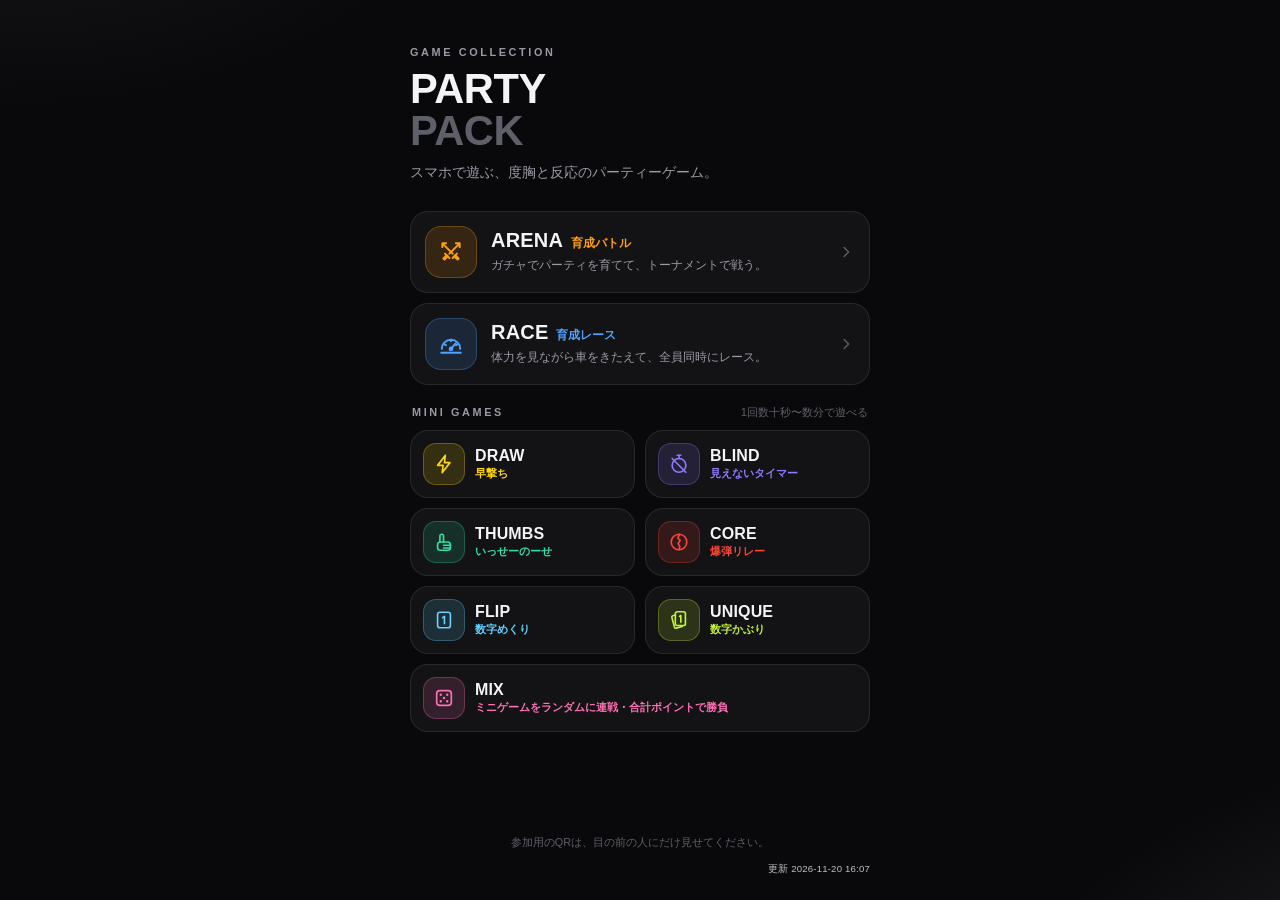
==== index.html @ ae9dbd99 "main(FLIP)を取り込み、UNIQUE と両方入るようにする Co-Authored-By: Claude Opus 5.5 <noreply@anthropic.com> Claude-Ses" ====
<!DOCTYPE html>
<html lang="ja">
<head>
<meta charset="UTF-8">
<meta name="viewport" content="width=device-width, initial-scale=1.0, maximum-scale=1.0, user-scalable=no, viewport-fit=cover">
<meta http-equiv="Content-Security-Policy" content="default-src 'none'; script-src 'self'; style-src 'self' 'unsafe-inline'; img-src 'self' data:; connect-src 'self'; manifest-src 'self'; base-uri 'none'; form-action 'none'">
<meta name="robots" content="noindex, nofollow">
<meta name="apple-mobile-web-app-capable" content="yes">
<meta name="mobile-web-app-capable" content="yes">
<meta name="apple-mobile-web-app-status-bar-style" content="black">
<meta name="apple-mobile-web-app-title" content="PARTY PACK">
<meta name="theme-color" content="#09090b">
<link rel="manifest" href="manifest.json">
<link rel="icon" type="image/png" href="icons/icon-192.png">
<link rel="apple-touch-icon" href="icons/apple-touch-icon.png">
<title>PARTY PACK</title>
<link rel="stylesheet" href="ui.css">
<style>
.screen{ position:fixed; inset:0; z-index:1; display:flex; flex-direction:column; overflow-y:auto; padding:max(28px,env(safe-area-inset-top)) 20px max(24px,env(safe-area-inset-bottom)); }
.wrap{ width:100%; max-width:460px; margin:0 auto; display:flex; flex-direction:column; flex:1; }
.hero{ margin:18px 0 26px; }
.hero h1{ margin:10px 0 10px; font-size:2.6rem; }
.hero h1 span{ color:var(--dim); }
.hero p{ margin:0; color:var(--sub); font-size:.86rem; line-height:1.7; }
.sec{ display:flex; align-items:baseline; justify-content:space-between; margin:18px 2px 10px; }
.sec small{ font-size:.7rem; color:var(--dim); }
.cards{ display:grid; gap:10px; }
.gcard{ display:flex; align-items:center; gap:14px; width:100%; text-decoration:none; color:inherit; background:var(--surface); border:1px solid var(--line); border-radius:var(--r); padding:14px; transition:transform .08s, background .15s, border-color .15s; }
.gcard:active{ transform:scale(.985); background:var(--surface2); border-color:var(--acc); }
.gtxt{ flex:1; min-width:0; }
.gtxt .nm{ display:flex; align-items:baseline; gap:8px; }
.gtxt b{ font-size:1.25rem; font-weight:800; letter-spacing:.01em; }
.gtxt em{ font-style:normal; font-size:.74rem; color:var(--acc); font-weight:600; }
.gtxt small{ display:block; margin-top:4px; color:var(--sub); font-size:.74rem; line-height:1.55; }
.minis{ display:grid; grid-template-columns:1fr 1fr; gap:10px; }
.mcard{ display:flex; align-items:center; gap:10px; text-decoration:none; color:inherit; background:var(--surface); border:1px solid var(--line); border-radius:var(--r); padding:12px; min-width:0; transition:transform .08s, background .15s, border-color .15s; }
.mcard:active{ transform:scale(.97); background:var(--surface2); border-color:var(--acc); }
.mcard .tile{ width:42px; height:42px; border-radius:13px; }
.mcard .tile svg.ic{ width:22px; height:22px; }
.mtxt{ display:flex; flex-direction:column; min-width:0; }
.mtxt b{ font-size:1rem; font-weight:800; letter-spacing:.01em; }
.mtxt em{ font-style:normal; font-size:.68rem; color:var(--acc); font-weight:600; margin-top:2px; white-space:nowrap; overflow:hidden; text-overflow:ellipsis; }
.sec.sub2{ margin-top:20px; }
.chev{ color:var(--dim); width:18px!important; height:18px!important; }
.ver{ text-align:right; font-size:.6rem; color:#fff; opacity:.75; margin-top:10px; font-variant-numeric:tabular-nums; letter-spacing:.02em; }
.note{ text-align:center; font-size:.68rem; color:var(--dim); margin-top:auto; padding-top:28px; line-height:1.8; }
</style>
</head>
<body>
<svg width="0" height="0" style="position:absolute" aria-hidden="true">
  <symbol id="i-core" viewBox="0 0 24 24"><circle cx="12" cy="12" r="8.5"/><path d="M12.6 3.6l-1.9 4.3 2.7 2.3-2.4 3.4 1.9 3.1-.8 3.7"/></symbol>
  <symbol id="i-draw" viewBox="0 0 24 24"><path d="M13.5 2.5 5 13.5h6l-1 8 8.5-11h-6z"/></symbol>
  <symbol id="i-blind" viewBox="0 0 24 24"><circle cx="12" cy="13.5" r="7.5"/><path d="M10 2.5h4M12 2.5V6"/><path d="M4.5 6 19.5 21"/></symbol>
  <symbol id="i-uniq" viewBox="0 0 24 24"><rect x="8" y="3" width="11" height="15" rx="2"/><path d="M8 6.5 5.2 7.3a1.5 1.5 0 0 0-1 1.8l2.9 10.8a1.5 1.5 0 0 0 1.8 1l6.6-1.8"/><path d="M12.5 8l1.5-1v7.5"/></symbol>
  <symbol id="i-thumbs" viewBox="0 0 24 24"><path d="M7.5 12V5.5a2 2 0 0 1 4 0V12"/><rect x="5" y="12" width="14" height="9" rx="3"/><path d="M11.5 15.5H19M11.5 18.5H19"/></symbol>
  <symbol id="i-arena" viewBox="0 0 24 24"><path d="M4 4l9.5 9.5M4 4v3.5M4 4h3.5"/><path d="M20 4l-9.5 9.5M20 4v3.5M20 4h-3.5"/><path d="M8 15l-3 3 1 1 3-3M16 15l3 3-1 1-3-3"/><path d="M6.5 13.5l4 4M17.5 13.5l-4 4"/></symbol>
  <symbol id="i-race" viewBox="0 0 24 24"><path d="M3.5 16.5a8.5 8.5 0 0 1 17 0"/><path d="M12 16.5l4.2-5"/><circle cx="12" cy="16.5" r="1.3"/><path d="M6.2 12.4l1.2.8M17.8 12.4l-1.2.8M12 8v1.4"/><path d="M3 20h18"/></symbol>
  <symbol id="i-flip" viewBox="0 0 24 24"><rect x="5" y="3.5" width="14" height="17" rx="2.5"/><path d="M10.5 9.5l2-1.5v8"/></symbol>
  <symbol id="i-mix" viewBox="0 0 24 24"><rect x="4" y="4" width="16" height="16" rx="3.5"/><path d="M8.5 8.5h.01M15.5 8.5h.01M12 12h.01M8.5 15.5h.01M15.5 15.5h.01" stroke-width="2.6"/></symbol>
  <symbol id="i-chev" viewBox="0 0 24 24"><path d="M9.5 6l6 6-6 6"/></symbol>
  <symbol id="i-back" viewBox="0 0 24 24"><path d="M14.5 6l-6 6 6 6"/></symbol>
</svg>

<div class="screen"><div class="wrap">
  <header class="hero">
    <div class="eyebrow">Game Collection</div>
    <h1 class="wordmark">PARTY<br><span>PACK</span></h1>
    <p>スマホで遊ぶ、度胸と反応のパーティーゲーム。</p>
  </header>

  <div class="cards">
    <a class="gcard g-arena" href="online.html#arena">
      <span class="tile"><svg class="ic"><use href="#i-arena"/></svg></span>
      <span class="gtxt"><span class="nm"><b>ARENA</b><em>育成バトル</em></span><small>ガチャでパーティを育てて、トーナメントで戦う。</small></span>
      <svg class="ic chev"><use href="#i-chev"/></svg>
    </a>
    <a class="gcard g-race" href="online.html#race">
      <span class="tile"><svg class="ic"><use href="#i-race"/></svg></span>
      <span class="gtxt"><span class="nm"><b>RACE</b><em>育成レース</em></span><small>体力を見ながら車をきたえて、全員同時にレース。</small></span>
      <svg class="ic chev"><use href="#i-chev"/></svg>
    </a>
  </div>
  <div class="sec sub2"><span class="eyebrow">Mini Games</span><small>1回数十秒〜数分で遊べる</small></div>
  <div class="minis">
    <a class="mcard g-tap" href="online.html#tap">
      <span class="tile"><svg class="ic"><use href="#i-draw"/></svg></span>
      <span class="mtxt"><b>DRAW</b><em>早撃ち</em></span>
    </a>
    <a class="mcard g-stop" href="online.html#stop">
      <span class="tile"><svg class="ic"><use href="#i-blind"/></svg></span>
      <span class="mtxt"><b>BLIND</b><em>見えないタイマー</em></span>
    </a>
    <a class="mcard g-ise" href="online.html#ise">
      <span class="tile"><svg class="ic"><use href="#i-thumbs"/></svg></span>
      <span class="mtxt"><b>THUMBS</b><em>いっせーのーせ</em></span>
    </a>
    <a class="mcard g-core" href="online.html#core">
      <span class="tile"><svg class="ic"><use href="#i-core"/></svg></span>
      <span class="mtxt"><b>CORE</b><em>爆弾リレー</em></span>
    </a>
    <a class="mcard g-flip" href="online.html#flip">
      <span class="tile"><svg class="ic"><use href="#i-flip"/></svg></span>
      <span class="mtxt"><b>FLIP</b><em>数字めくり</em></span>
    </a>
    <a class="mcard g-uniq" href="online.html#uniq">
      <span class="tile"><svg class="ic"><use href="#i-uniq"/></svg></span>
      <span class="mtxt"><b>UNIQUE</b><em>数字かぶり</em></span>
    </a>
    <a class="mcard g-mix" href="online.html#mix" style="grid-column:span 2">
      <span class="tile"><svg class="ic"><use href="#i-mix"/></svg></span>
      <span class="mtxt"><b>MIX</b><em>ミニゲームをランダムに連戦・合計ポイントで勝負</em>
    </a>
  </div>

  <div class="note">参加用のQRは、目の前の人にだけ見せてください。</div>
  <div class="ver" id="ver"></div>
</div></div>
<script src="sound.js"></script>
<script src="hub.js"></script>
<script src="version.js"></script>
</body>
</html>
---- ui.css ----
/* PARTY PACK 共通デザイン
 * 黒ベースのミニマル + ゲームごとのアクセントカラー(--acc)
 */
:root{
  --bg:#09090b; --bg2:#111114;
  --surface:rgba(255,255,255,.045); --surface2:rgba(255,255,255,.08);
  --line:rgba(255,255,255,.09); --line2:rgba(255,255,255,.16);
  --text:#f4f4f6; --sub:#9a9aa6; --dim:#5f5f6a;
  --c-core:#ff453a; --c-draw:#ffd60a; --c-blind:#8e7bff; --c-thumbs:#30e0a1; --c-arena:#ff9f0a; --c-race:#4fa3ff; --c-mix:#ff6fb5; --c-flip:#64d2ff; --c-uniq:#c6f432;
  --acc:#f4f4f6; --acc2:#ffffff; --acc-ink:#09090b;
  --red:#ff453a; --green:#30d158;
  --amber:var(--acc); --amber2:var(--acc2);
  --r:18px;
  --font:-apple-system,BlinkMacSystemFont,'SF Pro Display','Hiragino Sans','Hiragino Kaku Gothic ProN','Noto Sans JP','Segoe UI',sans-serif;
}
/* ゲームごとの色 */
body[data-game="core"], .g-core{ --acc:var(--c-core); --acc2:#ff8a80; --acc-ink:#120403; }
body[data-game="tap"], .g-tap{ --acc:var(--c-draw); --acc2:#ffe566; --acc-ink:#141000; }
body[data-game="stop"], .g-stop{ --acc:var(--c-blind); --acc2:#b8acff; --acc-ink:#0b0720; }
body[data-game="ise"], .g-ise{ --acc:var(--c-thumbs); --acc2:#8af0c8; --acc-ink:#03140d; }
body[data-game="flip"], .g-flip{ --acc:var(--c-flip); --acc2:#b3ecff; --acc-ink:#021018; }
body[data-game="uniq"], .g-uniq{ --acc:var(--c-uniq); --acc2:#e2fa94; --acc-ink:#121a00; }
body[data-game="arena"], .g-arena{ --acc:var(--c-arena); --acc2:#ffc266; --acc-ink:#1a0d00; }
body[data-game="race"], .g-race{ --acc:var(--c-race); --acc2:#9ad0ff; --acc-ink:#020c1a; }
body[data-game="mix"], .g-mix{ --acc:var(--c-mix); --acc2:#ffa8d4; --acc-ink:#1a0410; }

*{ box-sizing:border-box; -webkit-user-select:none; user-select:none; -webkit-touch-callout:none; -webkit-tap-highlight-color:transparent; touch-action:manipulation; }
html,body{ margin:0; height:100%; background:var(--bg); color:var(--text); overflow:hidden; font-family:var(--font); -webkit-font-smoothing:antialiased; }
body::before{ content:''; position:fixed; inset:-20%; pointer-events:none; z-index:0;
  background:radial-gradient(40% 35% at 15% 0%, rgba(255,255,255,.07), transparent 70%),
             radial-gradient(45% 40% at 100% 100%, color-mix(in srgb, var(--acc) 14%, transparent), transparent 70%); }
button{ font:inherit; color:inherit; cursor:pointer; }
svg.ic{ width:24px; height:24px; fill:none; stroke:currentColor; stroke-width:1.8; stroke-linecap:round; stroke-linejoin:round; flex:none; }

/* 文字 */
.eyebrow{ font-size:.68rem; font-weight:600; letter-spacing:.24em; text-transform:uppercase; color:var(--sub); }
.wordmark{ font-weight:800; letter-spacing:-.01em; line-height:1; }

/* ボタン */
.btn{ display:flex; align-items:center; justify-content:center; gap:8px; width:100%; max-width:420px; padding:16px 20px; border-radius:14px; border:1px solid var(--line2); background:var(--surface); font-size:.95rem; font-weight:600; letter-spacing:.04em; margin-top:10px; color:var(--text); transition:transform .08s, background .15s; }
.btn:active{ transform:scale(.98); background:var(--surface2); }
.btn.main{ background:var(--text); color:var(--bg); border-color:transparent; }
.btn.main:active{ background:#d8d8de; }
.btn[disabled]{ opacity:.3; pointer-events:none; }

/* アイコンタイル(アクセント色を薄く敷く) */
.tile{ position:relative; display:grid; place-items:center; width:52px; height:52px; border-radius:16px; color:var(--acc); flex:none; }
.tile::before{ content:''; position:absolute; inset:0; border-radius:inherit; background:var(--acc); opacity:.14; }
.tile::after{ content:''; position:absolute; inset:0; border-radius:inherit; box-shadow:inset 0 0 0 1px var(--acc); opacity:.28; }
.tile svg.ic{ position:relative; width:26px; height:26px; }

/* ゲーム選択(2×2) */
.gsel{ display:grid; grid-template-columns:1fr 1fr; gap:8px; width:100%; max-width:420px; margin-top:10px; }
.gsel button{ display:flex; align-items:center; gap:10px; padding:10px; border-radius:14px; border:1px solid var(--line); background:var(--surface); text-align:left; transition:border-color .15s, background .15s; }
.gsel button .tile{ width:38px; height:38px; border-radius:11px; }
.gsel button .tile svg.ic{ width:20px; height:20px; }
.gsel button b{ display:block; font-size:.92rem; font-weight:800; letter-spacing:.02em; }
.gsel button small{ display:block; font-size:.66rem; color:var(--sub); margin-top:2px; }
.gsel button:last-child:nth-of-type(odd){ grid-column:span 2; }
.gsel-h{ grid-column:1 / -1; text-align:left; font-size:.62rem; font-weight:700; letter-spacing:.2em; color:var(--sub); margin:6px 2px -2px; }
.gsel-h small{ font-size:.62rem; letter-spacing:.04em; color:var(--dim); margin-left:8px; font-weight:600; }
.gsel button.on{ border-color:var(--acc); background:color-mix(in srgb, var(--acc) 10%, transparent); }

/* チップ(参加者) */
.chip{ background:var(--surface); border:1px solid var(--line); border-radius:99px; padding:6px 12px; font-size:.76rem; color:var(--sub); font-weight:600; }
.chip.on{ border-color:var(--acc); color:var(--text); background:color-mix(in srgb, var(--acc) 12%, transparent); }
.chip.dead{ opacity:.35; text-decoration:line-through; }
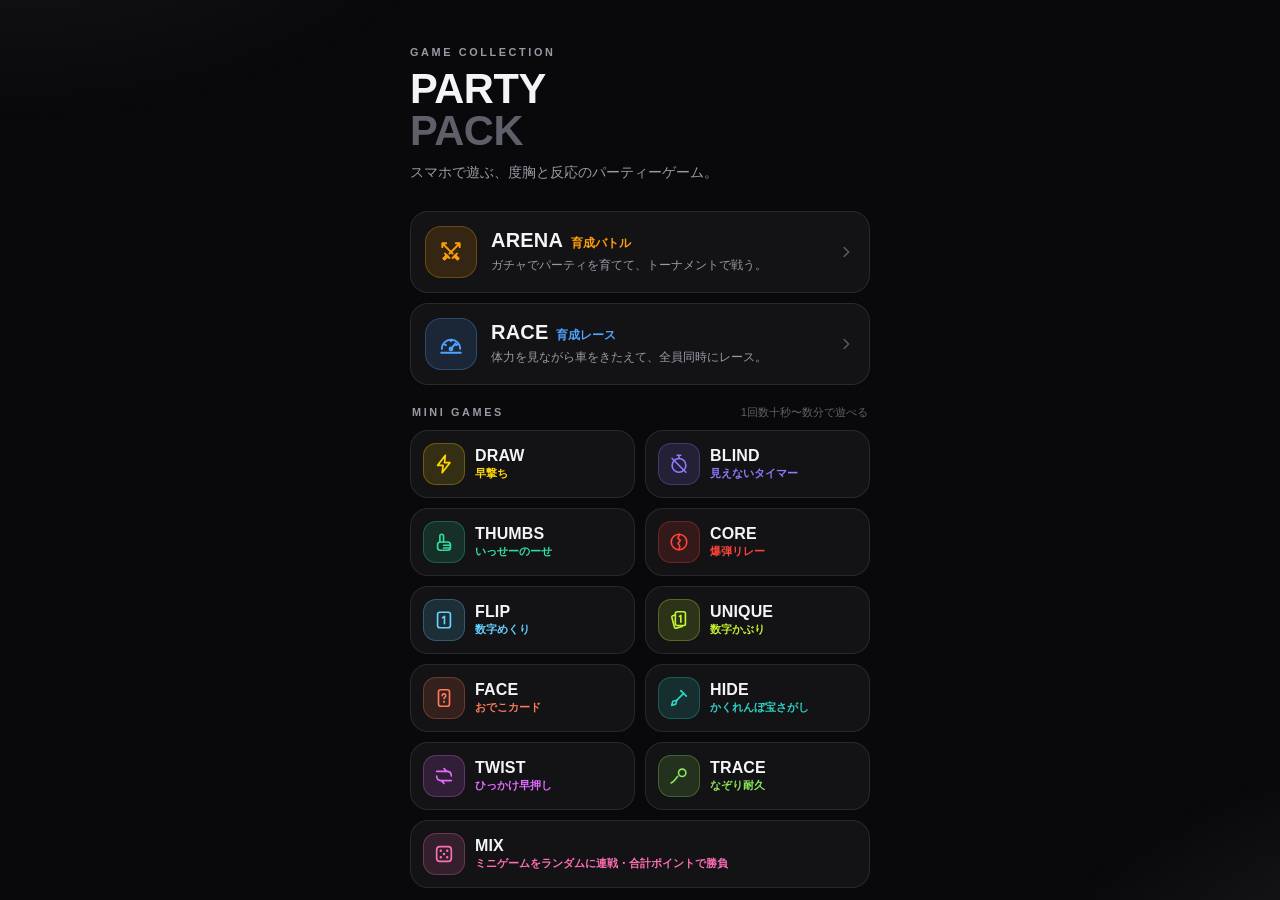
==== commit 84c9493a: "ミニゲーム4つを追加: FACE(おでこカード)・HIDE(かくれんぼ宝さがし)・TWIST(ひっかけ早押し)・TRACE(なぞり耐久) - どれも通信の遅れが勝ち負けに入らない作り(こっそり選んで同" ====
--- a/index.html
+++ b/index.html
@@ -57,6 +57,10 @@
   <symbol id="i-race" viewBox="0 0 24 24"><path d="M3.5 16.5a8.5 8.5 0 0 1 17 0"/><path d="M12 16.5l4.2-5"/><circle cx="12" cy="16.5" r="1.3"/><path d="M6.2 12.4l1.2.8M17.8 12.4l-1.2.8M12 8v1.4"/><path d="M3 20h18"/></symbol>
   <symbol id="i-flip" viewBox="0 0 24 24"><rect x="5" y="3.5" width="14" height="17" rx="2.5"/><path d="M10.5 9.5l2-1.5v8"/></symbol>
   <symbol id="i-mix" viewBox="0 0 24 24"><rect x="4" y="4" width="16" height="16" rx="3.5"/><path d="M8.5 8.5h.01M15.5 8.5h.01M12 12h.01M8.5 15.5h.01M15.5 15.5h.01" stroke-width="2.6"/></symbol>
+  <symbol id="i-face" viewBox="0 0 24 24"><rect x="6" y="3" width="12" height="18" rx="2.5"/><path d="M10 9.5a2 2 0 1 1 3 1.7c-.7.4-1 .9-1 1.6"/><path d="M12 16.2h.01" stroke-width="2.4"/></symbol>
+  <symbol id="i-hide" viewBox="0 0 24 24"><path d="M14 4l6 6"/><path d="M17 7l-7.5 7.5"/><path d="M9.5 14.5l-4.2 1-1.3 4.5 4.5-1.3 1-4.2"/></symbol>
+  <symbol id="i-twist" viewBox="0 0 24 24"><path d="M4 7h11l-3-3M20 17H9l3 3"/><path d="M15 7c3 0 5 2 5 5M9 17c-3 0-5-2-5-5"/></symbol>
+  <symbol id="i-trace" viewBox="0 0 24 24"><circle cx="15.5" cy="8.5" r="4"/><path d="M3.5 19.5c3-1 4.5-4 7-7"/></symbol>
   <symbol id="i-chev" viewBox="0 0 24 24"><path d="M9.5 6l6 6-6 6"/></symbol>
   <symbol id="i-back" viewBox="0 0 24 24"><path d="M14.5 6l-6 6 6 6"/></symbol>
 </svg>
@@ -106,6 +110,22 @@
       <span class="tile"><svg class="ic"><use href="#i-uniq"/></svg></span>
       <span class="mtxt"><b>UNIQUE</b><em>数字かぶり</em></span>
     </a>
+    <a class="mcard g-face" href="online.html#face">
+      <span class="tile"><svg class="ic"><use href="#i-face"/></svg></span>
+      <span class="mtxt"><b>FACE</b><em>おでこカード</em></span>
+    </a>
+    <a class="mcard g-hide" href="online.html#hide">
+      <span class="tile"><svg class="ic"><use href="#i-hide"/></svg></span>
+      <span class="mtxt"><b>HIDE</b><em>かくれんぼ宝さがし</em></span>
+    </a>
+    <a class="mcard g-twist" href="online.html#twist">
+      <span class="tile"><svg class="ic"><use href="#i-twist"/></svg></span>
+      <span class="mtxt"><b>TWIST</b><em>ひっかけ早押し</em></span>
+    </a>
+    <a class="mcard g-trace" href="online.html#trace">
+      <span class="tile"><svg class="ic"><use href="#i-trace"/></svg></span>
+      <span class="mtxt"><b>TRACE</b><em>なぞり耐久</em></span>
+    </a>
     <a class="mcard g-mix" href="online.html#mix" style="grid-column:span 2">
       <span class="tile"><svg class="ic"><use href="#i-mix"/></svg></span>
       <span class="mtxt"><b>MIX</b><em>ミニゲームをランダムに連戦・合計ポイントで勝負</em>
--- a/ui.css
+++ b/ui.css
@@ -6,7 +6,7 @@
   --surface:rgba(255,255,255,.045); --surface2:rgba(255,255,255,.08);
   --line:rgba(255,255,255,.09); --line2:rgba(255,255,255,.16);
   --text:#f4f4f6; --sub:#9a9aa6; --dim:#5f5f6a;
-  --c-core:#ff453a; --c-draw:#ffd60a; --c-blind:#8e7bff; --c-thumbs:#30e0a1; --c-arena:#ff9f0a; --c-race:#4fa3ff; --c-mix:#ff6fb5; --c-flip:#64d2ff; --c-uniq:#c6f432;
+  --c-core:#ff453a; --c-draw:#ffd60a; --c-blind:#8e7bff; --c-thumbs:#30e0a1; --c-arena:#ff9f0a; --c-race:#4fa3ff; --c-mix:#ff6fb5; --c-flip:#64d2ff; --c-uniq:#c6f432; --c-face:#ff7a59; --c-hide:#2ed3c6; --c-twist:#e36bff; --c-trace:#8ce65a;
   --acc:#f4f4f6; --acc2:#ffffff; --acc-ink:#09090b;
   --red:#ff453a; --green:#30d158;
   --amber:var(--acc); --amber2:var(--acc2);
@@ -20,6 +20,10 @@
 body[data-game="ise"], .g-ise{ --acc:var(--c-thumbs); --acc2:#8af0c8; --acc-ink:#03140d; }
 body[data-game="flip"], .g-flip{ --acc:var(--c-flip); --acc2:#b3ecff; --acc-ink:#021018; }
 body[data-game="uniq"], .g-uniq{ --acc:var(--c-uniq); --acc2:#e2fa94; --acc-ink:#121a00; }
+body[data-game="face"], .g-face{ --acc:var(--c-face); --acc2:#ffb39e; --acc-ink:#1a0703; }
+body[data-game="hide"], .g-hide{ --acc:var(--c-hide); --acc2:#9df0e8; --acc-ink:#02150f; }
+body[data-game="twist"], .g-twist{ --acc:var(--c-twist); --acc2:#f0b0ff; --acc-ink:#16021c; }
+body[data-game="trace"], .g-trace{ --acc:var(--c-trace); --acc2:#c6f5a8; --acc-ink:#071503; }
 body[data-game="arena"], .g-arena{ --acc:var(--c-arena); --acc2:#ffc266; --acc-ink:#1a0d00; }
 body[data-game="race"], .g-race{ --acc:var(--c-race); --acc2:#9ad0ff; --acc-ink:#020c1a; }
 body[data-game="mix"], .g-mix{ --acc:var(--c-mix); --acc2:#ffa8d4; --acc-ink:#1a0410; }
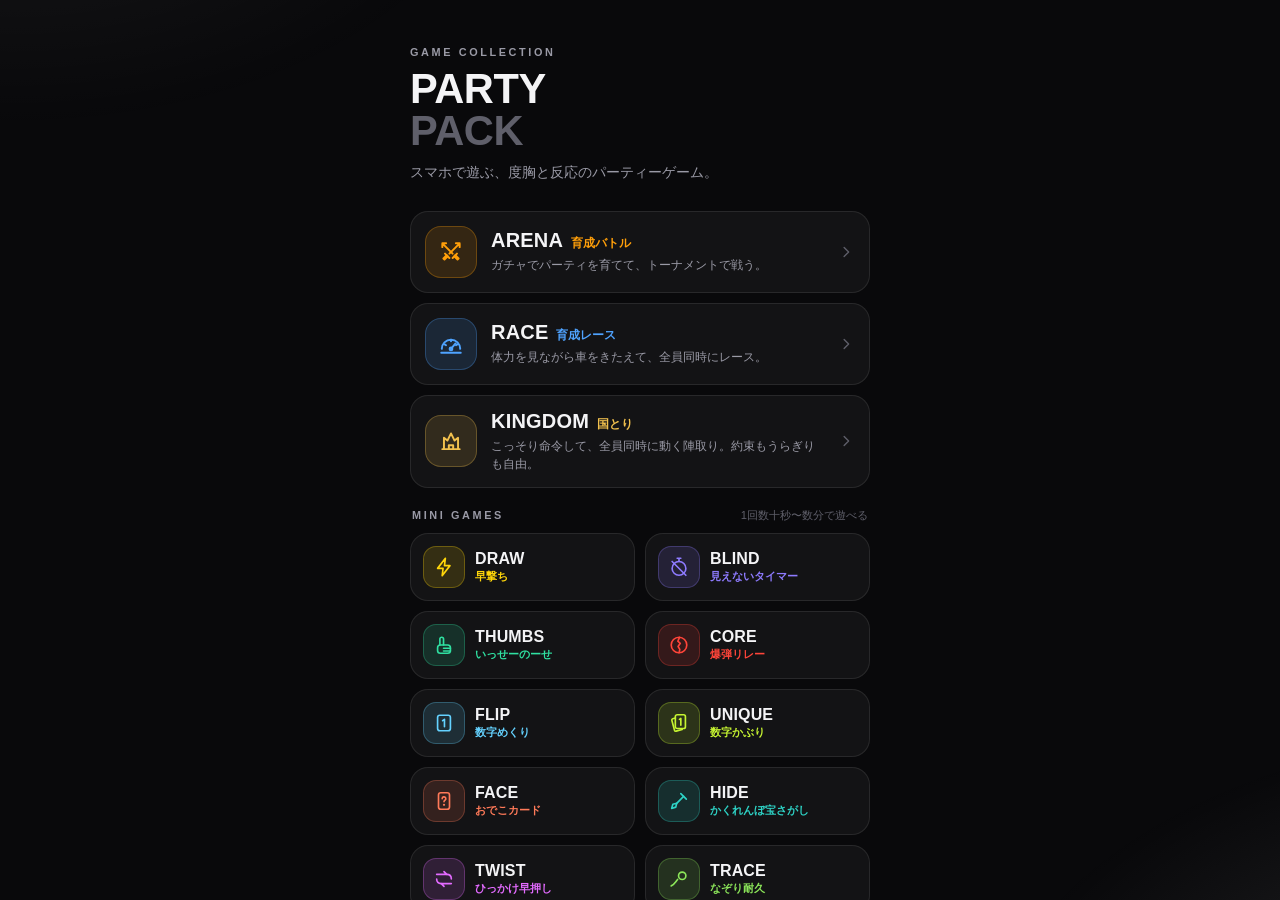
==== commit 6eb2fdbe: "KINGDOM(国とり)を追加: こっそり命令して全員同時に動く陣取り - 円い地図(人数×2の区画 × 2列 + 王都)。城1つと部隊2つから。部隊の動く先を全員がこっそり決めて、同時に動く - 同" ====
--- a/index.html
+++ b/index.html
@@ -61,6 +61,7 @@
   <symbol id="i-hide" viewBox="0 0 24 24"><path d="M14 4l6 6"/><path d="M17 7l-7.5 7.5"/><path d="M9.5 14.5l-4.2 1-1.3 4.5 4.5-1.3 1-4.2"/></symbol>
   <symbol id="i-twist" viewBox="0 0 24 24"><path d="M4 7h11l-3-3M20 17H9l3 3"/><path d="M15 7c3 0 5 2 5 5M9 17c-3 0-5-2-5-5"/></symbol>
   <symbol id="i-trace" viewBox="0 0 24 24"><circle cx="15.5" cy="8.5" r="4"/><path d="M3.5 19.5c3-1 4.5-4 7-7"/></symbol>
+  <symbol id="i-kingdom" viewBox="0 0 24 24"><path d="M4 19.5h16"/><path d="M5.5 19.5V9l3.2 2.6L12 5l3.3 6.6L18.5 9v10.5"/><path d="M10 19.5v-3.5h4v3.5"/></symbol>
   <symbol id="i-chev" viewBox="0 0 24 24"><path d="M9.5 6l6 6-6 6"/></symbol>
   <symbol id="i-back" viewBox="0 0 24 24"><path d="M14.5 6l-6 6 6 6"/></symbol>
 </svg>
@@ -81,6 +82,11 @@
     <a class="gcard g-race" href="online.html#race">
       <span class="tile"><svg class="ic"><use href="#i-race"/></svg></span>
       <span class="gtxt"><span class="nm"><b>RACE</b><em>育成レース</em></span><small>体力を見ながら車をきたえて、全員同時にレース。</small></span>
+      <svg class="ic chev"><use href="#i-chev"/></svg>
+    </a>
+    <a class="gcard g-kingdom" href="online.html#kingdom">
+      <span class="tile"><svg class="ic"><use href="#i-kingdom"/></svg></span>
+      <span class="gtxt"><span class="nm"><b>KINGDOM</b><em>国とり</em></span><small>こっそり命令して、全員同時に動く陣取り。約束もうらぎりも自由。</small></span>
       <svg class="ic chev"><use href="#i-chev"/></svg>
     </a>
   </div>
--- a/ui.css
+++ b/ui.css
@@ -6,7 +6,7 @@
   --surface:rgba(255,255,255,.045); --surface2:rgba(255,255,255,.08);
   --line:rgba(255,255,255,.09); --line2:rgba(255,255,255,.16);
   --text:#f4f4f6; --sub:#9a9aa6; --dim:#5f5f6a;
-  --c-core:#ff453a; --c-draw:#ffd60a; --c-blind:#8e7bff; --c-thumbs:#30e0a1; --c-arena:#ff9f0a; --c-race:#4fa3ff; --c-mix:#ff6fb5; --c-flip:#64d2ff; --c-uniq:#c6f432; --c-face:#ff7a59; --c-hide:#2ed3c6; --c-twist:#e36bff; --c-trace:#8ce65a;
+  --c-core:#ff453a; --c-draw:#ffd60a; --c-blind:#8e7bff; --c-thumbs:#30e0a1; --c-arena:#ff9f0a; --c-race:#4fa3ff; --c-mix:#ff6fb5; --c-flip:#64d2ff; --c-uniq:#c6f432; --c-face:#ff7a59; --c-hide:#2ed3c6; --c-twist:#e36bff; --c-trace:#8ce65a; --c-kingdom:#f2c14e;
   --acc:#f4f4f6; --acc2:#ffffff; --acc-ink:#09090b;
   --red:#ff453a; --green:#30d158;
   --amber:var(--acc); --amber2:var(--acc2);
@@ -23,6 +23,7 @@
 body[data-game="face"], .g-face{ --acc:var(--c-face); --acc2:#ffb39e; --acc-ink:#1a0703; }
 body[data-game="hide"], .g-hide{ --acc:var(--c-hide); --acc2:#9df0e8; --acc-ink:#02150f; }
 body[data-game="twist"], .g-twist{ --acc:var(--c-twist); --acc2:#f0b0ff; --acc-ink:#16021c; }
+body[data-game="kingdom"], .g-kingdom{ --acc:var(--c-kingdom); --acc2:#ffe08a; --acc-ink:#1a1200; }
 body[data-game="trace"], .g-trace{ --acc:var(--c-trace); --acc2:#c6f5a8; --acc-ink:#071503; }
 body[data-game="arena"], .g-arena{ --acc:var(--c-arena); --acc2:#ffc266; --acc-ink:#1a0d00; }
 body[data-game="race"], .g-race{ --acc:var(--c-race); --acc2:#9ad0ff; --acc-ink:#020c1a; }
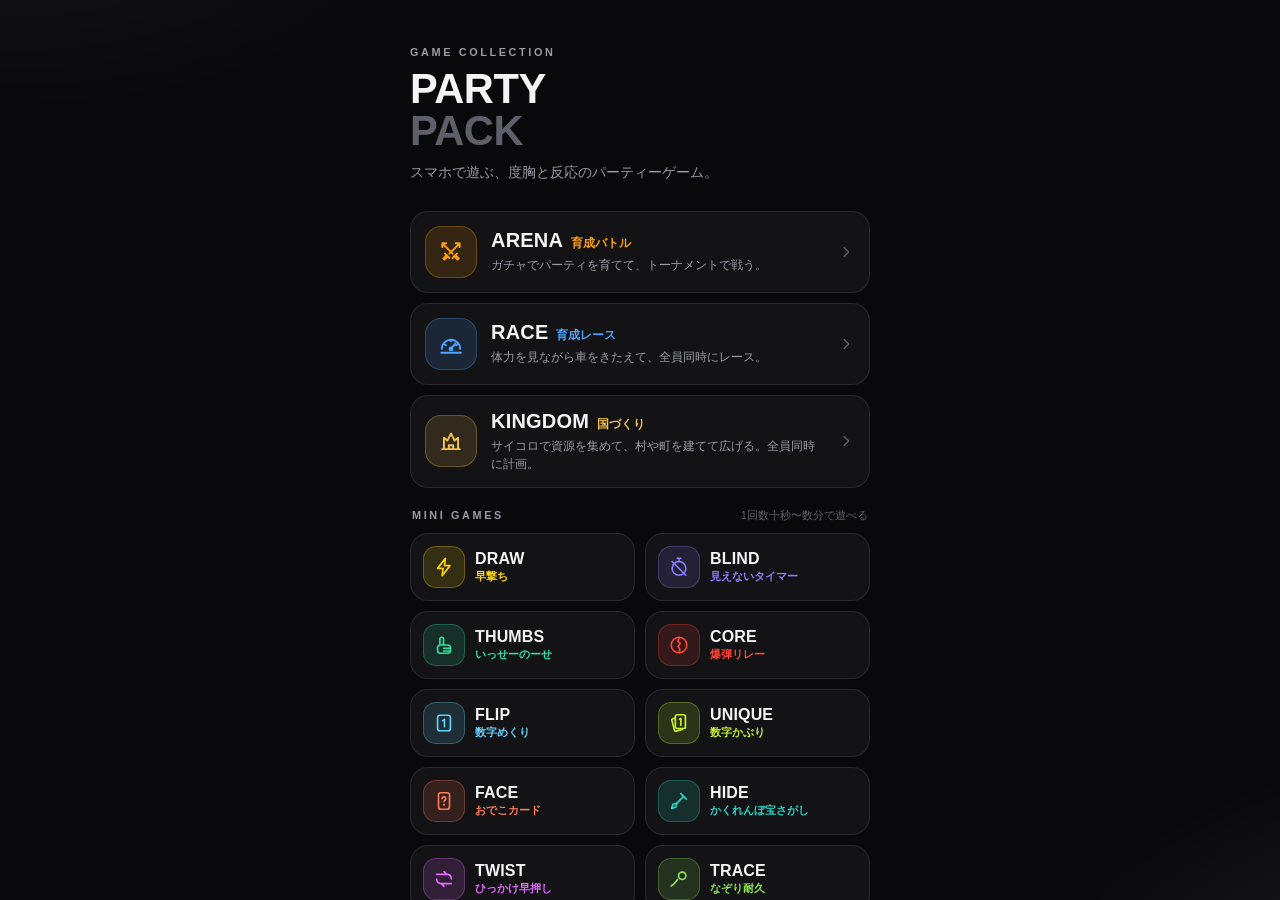
==== commit 51a50f29: "KINGDOM を「国づくり」に作り直す: サイコロで資源・建てて広げる・じゃまする(全員同時) - サイコロ2つで、同じ数字の土地から資源(食・木・石)。村は1つ・町は2つ。城から毎ターン1つ - " ====
--- a/index.html
+++ b/index.html
@@ -86,7 +86,7 @@
     </a>
     <a class="gcard g-kingdom" href="online.html#kingdom">
       <span class="tile"><svg class="ic"><use href="#i-kingdom"/></svg></span>
-      <span class="gtxt"><span class="nm"><b>KINGDOM</b><em>国とり</em></span><small>こっそり命令して、全員同時に動く陣取り。約束もうらぎりも自由。</small></span>
+      <span class="gtxt"><span class="nm"><b>KINGDOM</b><em>国づくり</em></span><small>サイコロで資源を集めて、村や町を建てて広げる。全員同時に計画。</small></span>
       <svg class="ic chev"><use href="#i-chev"/></svg>
     </a>
   </div>
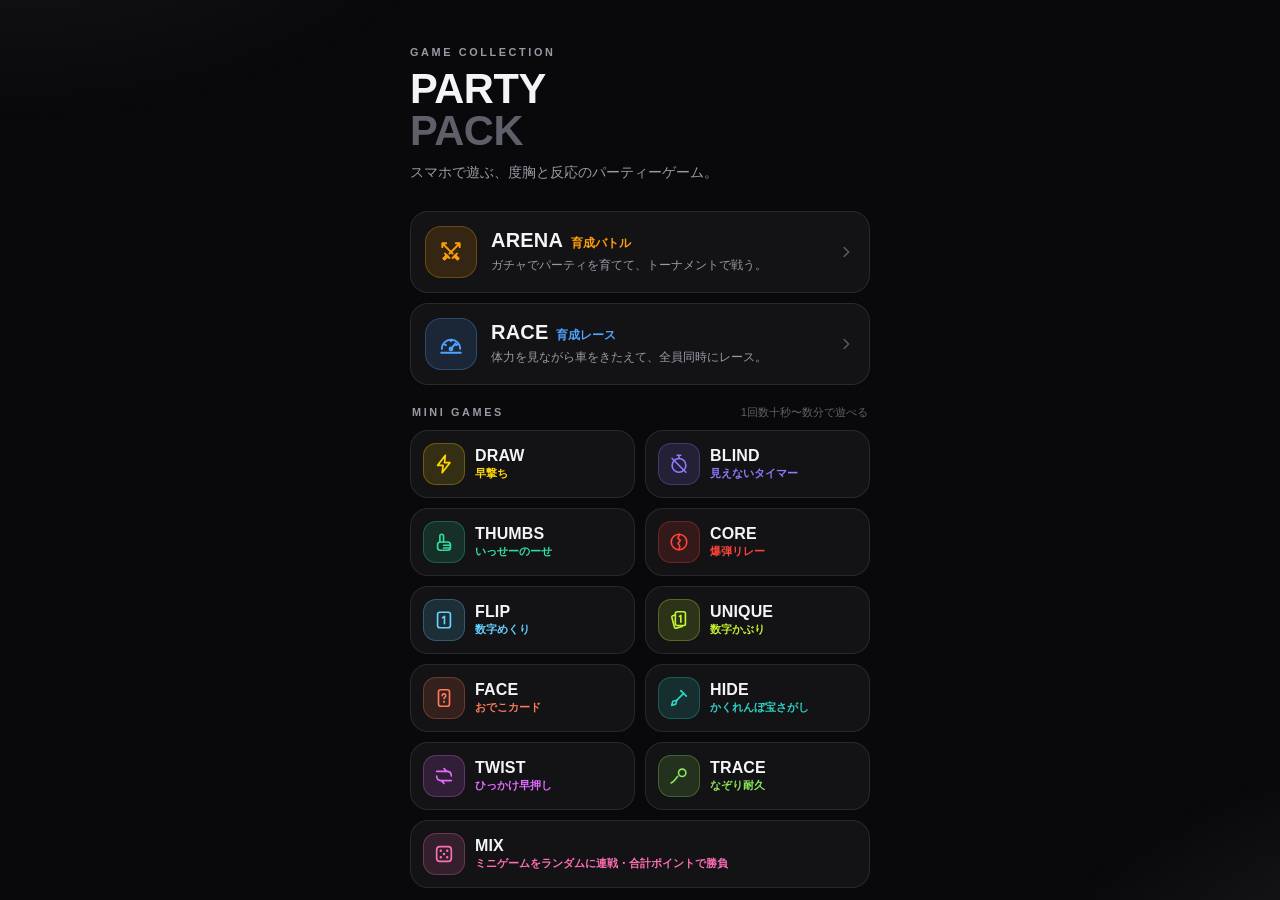
==== commit cab90970: "KINGDOM(国づくり)を削除 Co-Authored-By: Claude Opus 5.5 <noreply@anthropic.com> Claude-Session: https://cla" ====
--- a/index.html
+++ b/index.html
@@ -61,7 +61,6 @@
   <symbol id="i-hide" viewBox="0 0 24 24"><path d="M14 4l6 6"/><path d="M17 7l-7.5 7.5"/><path d="M9.5 14.5l-4.2 1-1.3 4.5 4.5-1.3 1-4.2"/></symbol>
   <symbol id="i-twist" viewBox="0 0 24 24"><path d="M4 7h11l-3-3M20 17H9l3 3"/><path d="M15 7c3 0 5 2 5 5M9 17c-3 0-5-2-5-5"/></symbol>
   <symbol id="i-trace" viewBox="0 0 24 24"><circle cx="15.5" cy="8.5" r="4"/><path d="M3.5 19.5c3-1 4.5-4 7-7"/></symbol>
-  <symbol id="i-kingdom" viewBox="0 0 24 24"><path d="M4 19.5h16"/><path d="M5.5 19.5V9l3.2 2.6L12 5l3.3 6.6L18.5 9v10.5"/><path d="M10 19.5v-3.5h4v3.5"/></symbol>
   <symbol id="i-chev" viewBox="0 0 24 24"><path d="M9.5 6l6 6-6 6"/></symbol>
   <symbol id="i-back" viewBox="0 0 24 24"><path d="M14.5 6l-6 6 6 6"/></symbol>
 </svg>
@@ -82,11 +81,6 @@
     <a class="gcard g-race" href="online.html#race">
       <span class="tile"><svg class="ic"><use href="#i-race"/></svg></span>
       <span class="gtxt"><span class="nm"><b>RACE</b><em>育成レース</em></span><small>体力を見ながら車をきたえて、全員同時にレース。</small></span>
-      <svg class="ic chev"><use href="#i-chev"/></svg>
-    </a>
-    <a class="gcard g-kingdom" href="online.html#kingdom">
-      <span class="tile"><svg class="ic"><use href="#i-kingdom"/></svg></span>
-      <span class="gtxt"><span class="nm"><b>KINGDOM</b><em>国づくり</em></span><small>サイコロで資源を集めて、村や町を建てて広げる。全員同時に計画。</small></span>
       <svg class="ic chev"><use href="#i-chev"/></svg>
     </a>
   </div>
--- a/ui.css
+++ b/ui.css
@@ -6,7 +6,7 @@
   --surface:rgba(255,255,255,.045); --surface2:rgba(255,255,255,.08);
   --line:rgba(255,255,255,.09); --line2:rgba(255,255,255,.16);
   --text:#f4f4f6; --sub:#9a9aa6; --dim:#5f5f6a;
-  --c-core:#ff453a; --c-draw:#ffd60a; --c-blind:#8e7bff; --c-thumbs:#30e0a1; --c-arena:#ff9f0a; --c-race:#4fa3ff; --c-mix:#ff6fb5; --c-flip:#64d2ff; --c-uniq:#c6f432; --c-face:#ff7a59; --c-hide:#2ed3c6; --c-twist:#e36bff; --c-trace:#8ce65a; --c-kingdom:#f2c14e;
+  --c-core:#ff453a; --c-draw:#ffd60a; --c-blind:#8e7bff; --c-thumbs:#30e0a1; --c-arena:#ff9f0a; --c-race:#4fa3ff; --c-mix:#ff6fb5; --c-flip:#64d2ff; --c-uniq:#c6f432; --c-face:#ff7a59; --c-hide:#2ed3c6; --c-twist:#e36bff; --c-trace:#8ce65a;
   --acc:#f4f4f6; --acc2:#ffffff; --acc-ink:#09090b;
   --red:#ff453a; --green:#30d158;
   --amber:var(--acc); --amber2:var(--acc2);
@@ -23,7 +23,6 @@
 body[data-game="face"], .g-face{ --acc:var(--c-face); --acc2:#ffb39e; --acc-ink:#1a0703; }
 body[data-game="hide"], .g-hide{ --acc:var(--c-hide); --acc2:#9df0e8; --acc-ink:#02150f; }
 body[data-game="twist"], .g-twist{ --acc:var(--c-twist); --acc2:#f0b0ff; --acc-ink:#16021c; }
-body[data-game="kingdom"], .g-kingdom{ --acc:var(--c-kingdom); --acc2:#ffe08a; --acc-ink:#1a1200; }
 body[data-game="trace"], .g-trace{ --acc:var(--c-trace); --acc2:#c6f5a8; --acc-ink:#071503; }
 body[data-game="arena"], .g-arena{ --acc:var(--c-arena); --acc2:#ffc266; --acc-ink:#1a0d00; }
 body[data-game="race"], .g-race{ --acc:var(--c-race); --acc2:#9ad0ff; --acc-ink:#020c1a; }
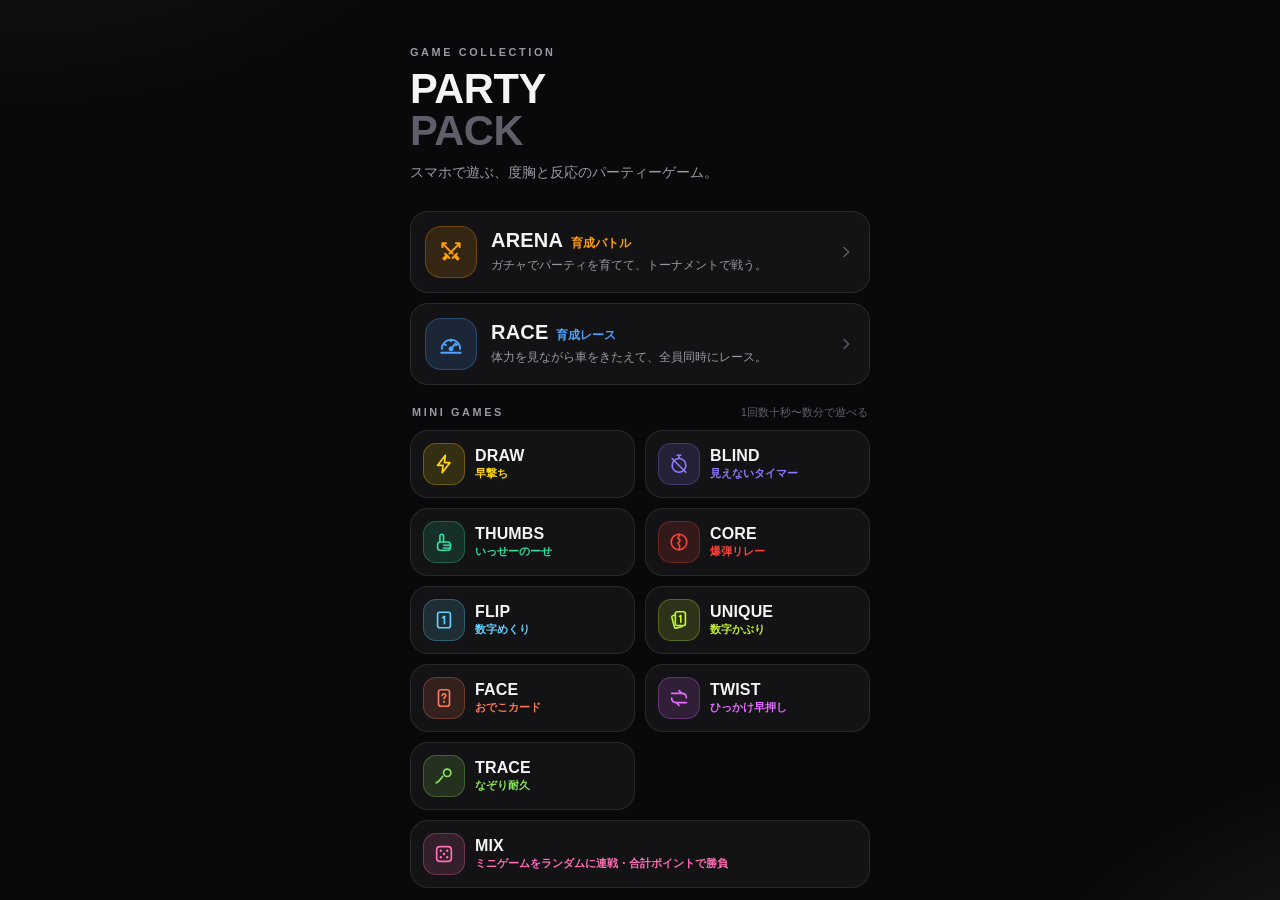
==== commit 947ac32a: "HIDE(かくれんぼ宝さがし)を削除 Co-Authored-By: Claude Opus 5.5 <noreply@anthropic.com> Claude-Session: https://c" ====
--- a/index.html
+++ b/index.html
@@ -58,7 +58,6 @@
   <symbol id="i-flip" viewBox="0 0 24 24"><rect x="5" y="3.5" width="14" height="17" rx="2.5"/><path d="M10.5 9.5l2-1.5v8"/></symbol>
   <symbol id="i-mix" viewBox="0 0 24 24"><rect x="4" y="4" width="16" height="16" rx="3.5"/><path d="M8.5 8.5h.01M15.5 8.5h.01M12 12h.01M8.5 15.5h.01M15.5 15.5h.01" stroke-width="2.6"/></symbol>
   <symbol id="i-face" viewBox="0 0 24 24"><rect x="6" y="3" width="12" height="18" rx="2.5"/><path d="M10 9.5a2 2 0 1 1 3 1.7c-.7.4-1 .9-1 1.6"/><path d="M12 16.2h.01" stroke-width="2.4"/></symbol>
-  <symbol id="i-hide" viewBox="0 0 24 24"><path d="M14 4l6 6"/><path d="M17 7l-7.5 7.5"/><path d="M9.5 14.5l-4.2 1-1.3 4.5 4.5-1.3 1-4.2"/></symbol>
   <symbol id="i-twist" viewBox="0 0 24 24"><path d="M4 7h11l-3-3M20 17H9l3 3"/><path d="M15 7c3 0 5 2 5 5M9 17c-3 0-5-2-5-5"/></symbol>
   <symbol id="i-trace" viewBox="0 0 24 24"><circle cx="15.5" cy="8.5" r="4"/><path d="M3.5 19.5c3-1 4.5-4 7-7"/></symbol>
   <symbol id="i-chev" viewBox="0 0 24 24"><path d="M9.5 6l6 6-6 6"/></symbol>
@@ -114,10 +113,6 @@
       <span class="tile"><svg class="ic"><use href="#i-face"/></svg></span>
       <span class="mtxt"><b>FACE</b><em>おでこカード</em></span>
     </a>
-    <a class="mcard g-hide" href="online.html#hide">
-      <span class="tile"><svg class="ic"><use href="#i-hide"/></svg></span>
-      <span class="mtxt"><b>HIDE</b><em>かくれんぼ宝さがし</em></span>
-    </a>
     <a class="mcard g-twist" href="online.html#twist">
       <span class="tile"><svg class="ic"><use href="#i-twist"/></svg></span>
       <span class="mtxt"><b>TWIST</b><em>ひっかけ早押し</em></span>
--- a/ui.css
+++ b/ui.css
@@ -6,7 +6,7 @@
   --surface:rgba(255,255,255,.045); --surface2:rgba(255,255,255,.08);
   --line:rgba(255,255,255,.09); --line2:rgba(255,255,255,.16);
   --text:#f4f4f6; --sub:#9a9aa6; --dim:#5f5f6a;
-  --c-core:#ff453a; --c-draw:#ffd60a; --c-blind:#8e7bff; --c-thumbs:#30e0a1; --c-arena:#ff9f0a; --c-race:#4fa3ff; --c-mix:#ff6fb5; --c-flip:#64d2ff; --c-uniq:#c6f432; --c-face:#ff7a59; --c-hide:#2ed3c6; --c-twist:#e36bff; --c-trace:#8ce65a;
+  --c-core:#ff453a; --c-draw:#ffd60a; --c-blind:#8e7bff; --c-thumbs:#30e0a1; --c-arena:#ff9f0a; --c-race:#4fa3ff; --c-mix:#ff6fb5; --c-flip:#64d2ff; --c-uniq:#c6f432; --c-face:#ff7a59; --c-twist:#e36bff; --c-trace:#8ce65a;
   --acc:#f4f4f6; --acc2:#ffffff; --acc-ink:#09090b;
   --red:#ff453a; --green:#30d158;
   --amber:var(--acc); --amber2:var(--acc2);
@@ -21,7 +21,6 @@
 body[data-game="flip"], .g-flip{ --acc:var(--c-flip); --acc2:#b3ecff; --acc-ink:#021018; }
 body[data-game="uniq"], .g-uniq{ --acc:var(--c-uniq); --acc2:#e2fa94; --acc-ink:#121a00; }
 body[data-game="face"], .g-face{ --acc:var(--c-face); --acc2:#ffb39e; --acc-ink:#1a0703; }
-body[data-game="hide"], .g-hide{ --acc:var(--c-hide); --acc2:#9df0e8; --acc-ink:#02150f; }
 body[data-game="twist"], .g-twist{ --acc:var(--c-twist); --acc2:#f0b0ff; --acc-ink:#16021c; }
 body[data-game="trace"], .g-trace{ --acc:var(--c-trace); --acc2:#c6f5a8; --acc-ink:#071503; }
 body[data-game="arena"], .g-arena{ --acc:var(--c-arena); --acc2:#ffc266; --acc-ink:#1a0d00; }
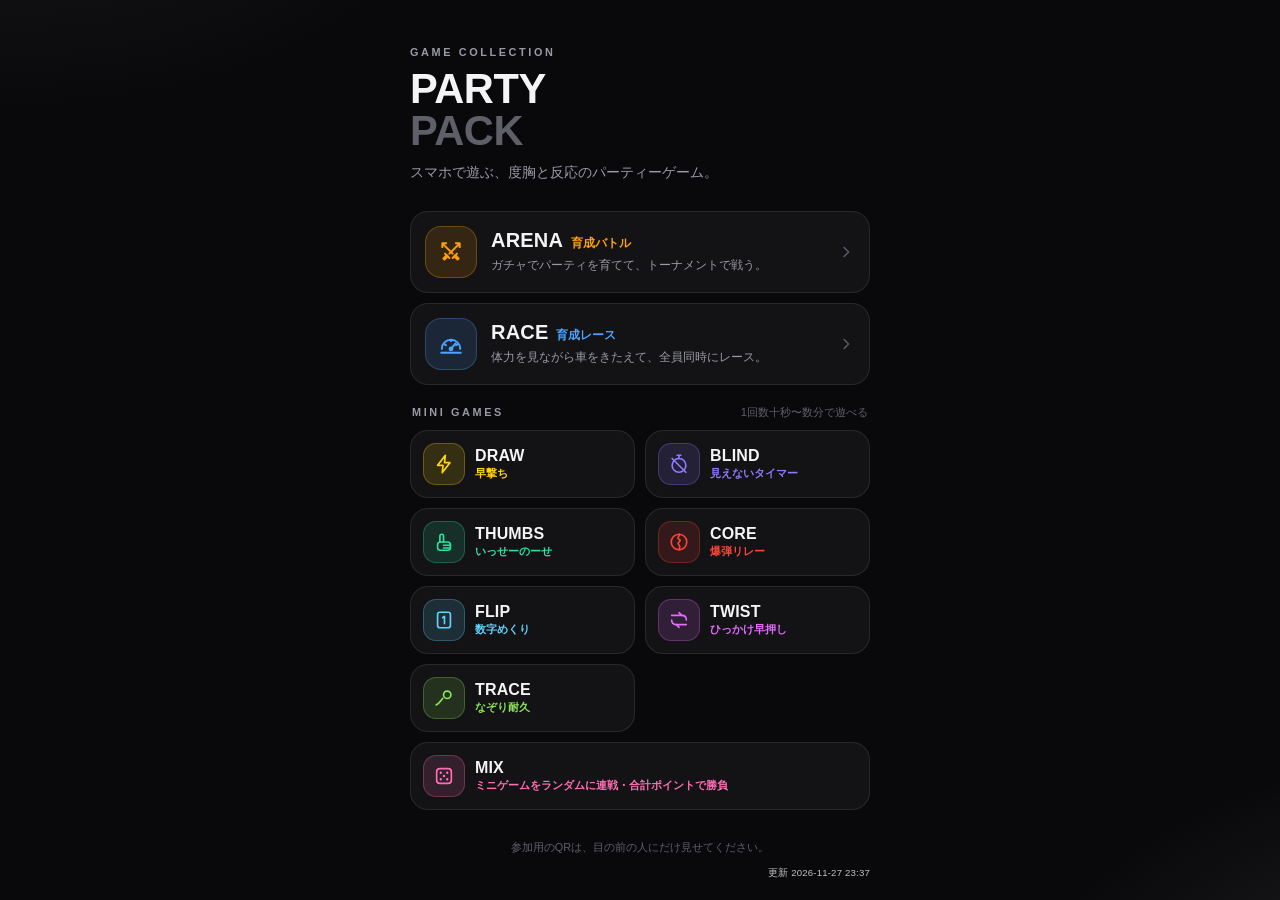
==== commit 4e6625d4: "UNIQUE(数字かぶり)と FACE(おでこカード)を削除 - g-uniq.js・g-face.js を削除 - ゲーム一覧(トップ・はじめの画面・ロビー)、ルール、MIX の抽選、CPU から外" ====
--- a/index.html
+++ b/index.html
@@ -51,13 +51,11 @@
   <symbol id="i-core" viewBox="0 0 24 24"><circle cx="12" cy="12" r="8.5"/><path d="M12.6 3.6l-1.9 4.3 2.7 2.3-2.4 3.4 1.9 3.1-.8 3.7"/></symbol>
   <symbol id="i-draw" viewBox="0 0 24 24"><path d="M13.5 2.5 5 13.5h6l-1 8 8.5-11h-6z"/></symbol>
   <symbol id="i-blind" viewBox="0 0 24 24"><circle cx="12" cy="13.5" r="7.5"/><path d="M10 2.5h4M12 2.5V6"/><path d="M4.5 6 19.5 21"/></symbol>
-  <symbol id="i-uniq" viewBox="0 0 24 24"><rect x="8" y="3" width="11" height="15" rx="2"/><path d="M8 6.5 5.2 7.3a1.5 1.5 0 0 0-1 1.8l2.9 10.8a1.5 1.5 0 0 0 1.8 1l6.6-1.8"/><path d="M12.5 8l1.5-1v7.5"/></symbol>
   <symbol id="i-thumbs" viewBox="0 0 24 24"><path d="M7.5 12V5.5a2 2 0 0 1 4 0V12"/><rect x="5" y="12" width="14" height="9" rx="3"/><path d="M11.5 15.5H19M11.5 18.5H19"/></symbol>
   <symbol id="i-arena" viewBox="0 0 24 24"><path d="M4 4l9.5 9.5M4 4v3.5M4 4h3.5"/><path d="M20 4l-9.5 9.5M20 4v3.5M20 4h-3.5"/><path d="M8 15l-3 3 1 1 3-3M16 15l3 3-1 1-3-3"/><path d="M6.5 13.5l4 4M17.5 13.5l-4 4"/></symbol>
   <symbol id="i-race" viewBox="0 0 24 24"><path d="M3.5 16.5a8.5 8.5 0 0 1 17 0"/><path d="M12 16.5l4.2-5"/><circle cx="12" cy="16.5" r="1.3"/><path d="M6.2 12.4l1.2.8M17.8 12.4l-1.2.8M12 8v1.4"/><path d="M3 20h18"/></symbol>
   <symbol id="i-flip" viewBox="0 0 24 24"><rect x="5" y="3.5" width="14" height="17" rx="2.5"/><path d="M10.5 9.5l2-1.5v8"/></symbol>
   <symbol id="i-mix" viewBox="0 0 24 24"><rect x="4" y="4" width="16" height="16" rx="3.5"/><path d="M8.5 8.5h.01M15.5 8.5h.01M12 12h.01M8.5 15.5h.01M15.5 15.5h.01" stroke-width="2.6"/></symbol>
-  <symbol id="i-face" viewBox="0 0 24 24"><rect x="6" y="3" width="12" height="18" rx="2.5"/><path d="M10 9.5a2 2 0 1 1 3 1.7c-.7.4-1 .9-1 1.6"/><path d="M12 16.2h.01" stroke-width="2.4"/></symbol>
   <symbol id="i-twist" viewBox="0 0 24 24"><path d="M4 7h11l-3-3M20 17H9l3 3"/><path d="M15 7c3 0 5 2 5 5M9 17c-3 0-5-2-5-5"/></symbol>
   <symbol id="i-trace" viewBox="0 0 24 24"><circle cx="15.5" cy="8.5" r="4"/><path d="M3.5 19.5c3-1 4.5-4 7-7"/></symbol>
   <symbol id="i-chev" viewBox="0 0 24 24"><path d="M9.5 6l6 6-6 6"/></symbol>
@@ -105,14 +103,6 @@
       <span class="tile"><svg class="ic"><use href="#i-flip"/></svg></span>
       <span class="mtxt"><b>FLIP</b><em>数字めくり</em></span>
     </a>
-    <a class="mcard g-uniq" href="online.html#uniq">
-      <span class="tile"><svg class="ic"><use href="#i-uniq"/></svg></span>
-      <span class="mtxt"><b>UNIQUE</b><em>数字かぶり</em></span>
-    </a>
-    <a class="mcard g-face" href="online.html#face">
-      <span class="tile"><svg class="ic"><use href="#i-face"/></svg></span>
-      <span class="mtxt"><b>FACE</b><em>おでこカード</em></span>
-    </a>
     <a class="mcard g-twist" href="online.html#twist">
       <span class="tile"><svg class="ic"><use href="#i-twist"/></svg></span>
       <span class="mtxt"><b>TWIST</b><em>ひっかけ早押し</em></span>
--- a/ui.css
+++ b/ui.css
@@ -6,7 +6,7 @@
   --surface:rgba(255,255,255,.045); --surface2:rgba(255,255,255,.08);
   --line:rgba(255,255,255,.09); --line2:rgba(255,255,255,.16);
   --text:#f4f4f6; --sub:#9a9aa6; --dim:#5f5f6a;
-  --c-core:#ff453a; --c-draw:#ffd60a; --c-blind:#8e7bff; --c-thumbs:#30e0a1; --c-arena:#ff9f0a; --c-race:#4fa3ff; --c-mix:#ff6fb5; --c-flip:#64d2ff; --c-uniq:#c6f432; --c-face:#ff7a59; --c-twist:#e36bff; --c-trace:#8ce65a;
+  --c-core:#ff453a; --c-draw:#ffd60a; --c-blind:#8e7bff; --c-thumbs:#30e0a1; --c-arena:#ff9f0a; --c-race:#4fa3ff; --c-mix:#ff6fb5; --c-flip:#64d2ff; --c-twist:#e36bff; --c-trace:#8ce65a;
   --acc:#f4f4f6; --acc2:#ffffff; --acc-ink:#09090b;
   --red:#ff453a; --green:#30d158;
   --amber:var(--acc); --amber2:var(--acc2);
@@ -19,8 +19,6 @@
 body[data-game="stop"], .g-stop{ --acc:var(--c-blind); --acc2:#b8acff; --acc-ink:#0b0720; }
 body[data-game="ise"], .g-ise{ --acc:var(--c-thumbs); --acc2:#8af0c8; --acc-ink:#03140d; }
 body[data-game="flip"], .g-flip{ --acc:var(--c-flip); --acc2:#b3ecff; --acc-ink:#021018; }
-body[data-game="uniq"], .g-uniq{ --acc:var(--c-uniq); --acc2:#e2fa94; --acc-ink:#121a00; }
-body[data-game="face"], .g-face{ --acc:var(--c-face); --acc2:#ffb39e; --acc-ink:#1a0703; }
 body[data-game="twist"], .g-twist{ --acc:var(--c-twist); --acc2:#f0b0ff; --acc-ink:#16021c; }
 body[data-game="trace"], .g-trace{ --acc:var(--c-trace); --acc2:#c6f5a8; --acc-ink:#071503; }
 body[data-game="arena"], .g-arena{ --acc:var(--c-arena); --acc2:#ffc266; --acc-ink:#1a0d00; }
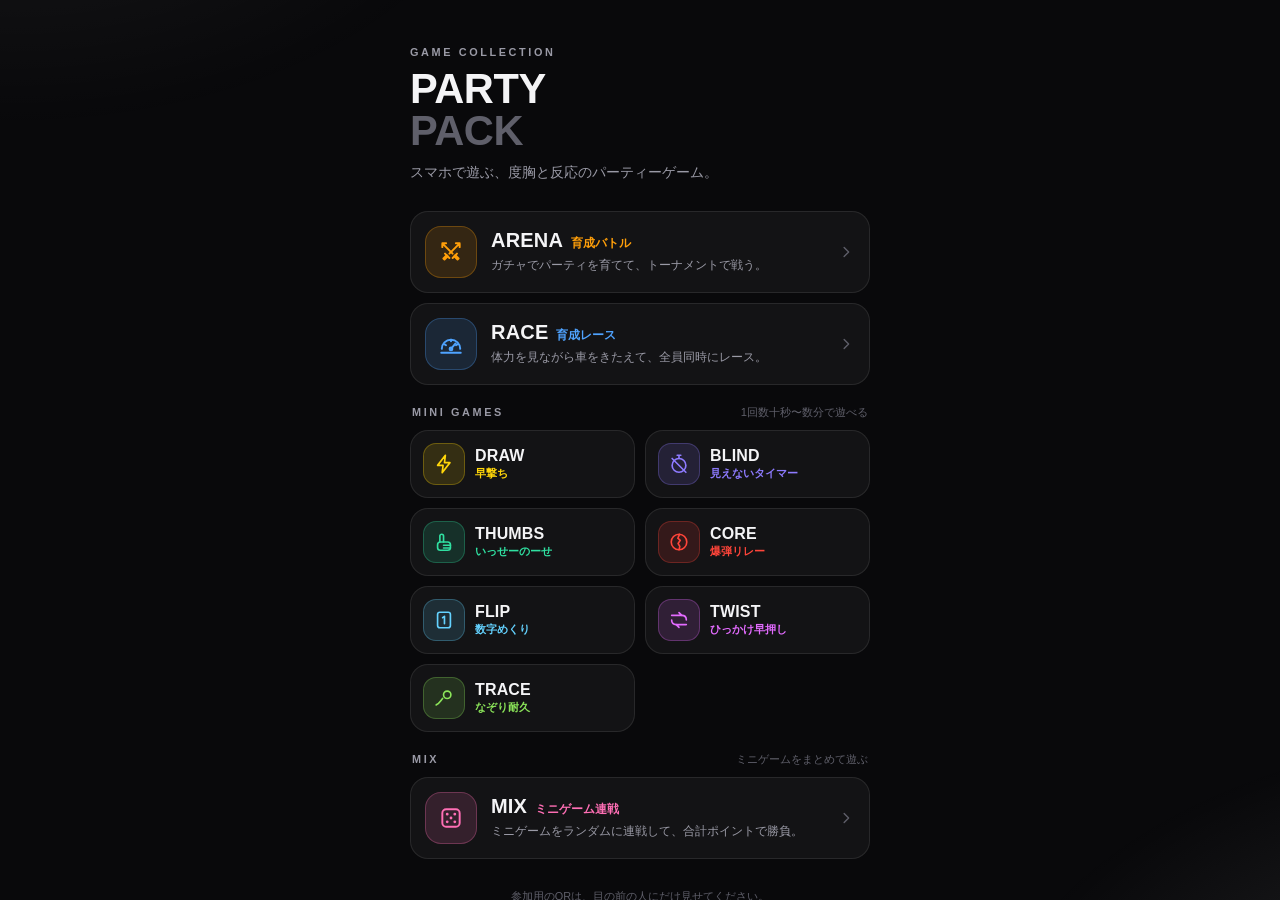
==== commit b8f266a0: "トップ画面: MIX をミニゲーム一覧から分けて、別枠の大きいカードにする Co-Authored-By: Claude Opus 5.5 <noreply@anthropic.com> Claude" ====
--- a/index.html
+++ b/index.html
@@ -111,9 +111,13 @@
       <span class="tile"><svg class="ic"><use href="#i-trace"/></svg></span>
       <span class="mtxt"><b>TRACE</b><em>なぞり耐久</em></span>
     </a>
-    <a class="mcard g-mix" href="online.html#mix" style="grid-column:span 2">
+  </div>
+  <div class="sec sub2"><span class="eyebrow">Mix</span><small>ミニゲームをまとめて遊ぶ</small></div>
+  <div class="cards">
+    <a class="gcard g-mix" href="online.html#mix">
       <span class="tile"><svg class="ic"><use href="#i-mix"/></svg></span>
-      <span class="mtxt"><b>MIX</b><em>ミニゲームをランダムに連戦・合計ポイントで勝負</em>
+      <span class="gtxt"><span class="nm"><b>MIX</b><em>ミニゲーム連戦</em></span><small>ミニゲームをランダムに連戦して、合計ポイントで勝負。</small></span>
+      <svg class="ic chev"><use href="#i-chev"/></svg>
     </a>
   </div>
 
